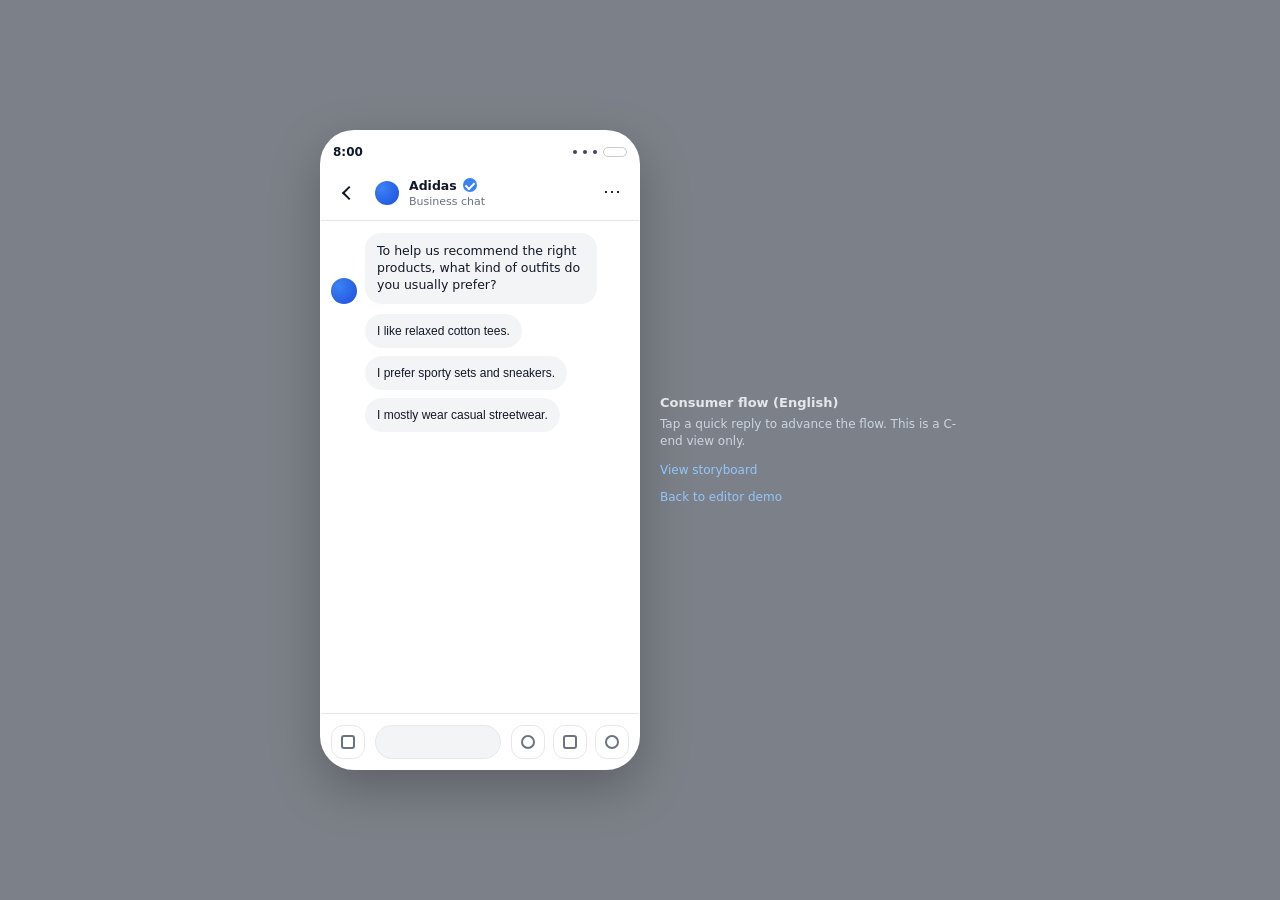
==== docs/consumer/interactive.html @ 6bbf5316 "Make consumer demo match storyboard" ====
<!doctype html>
<html lang="en">
  <head>
    <meta charset="UTF-8" />
    <meta name="viewport" content="width=device-width, initial-scale=1.0" />
    <title>Consumer Chat Flow Demo (Interactive)</title>
    <link rel="icon" href="data:," />
    <link rel="stylesheet" href="./styles.css" />
  </head>
  <body>
    <div class="stage">
      <div class="phone" role="application" aria-label="Chat demo">
        <div class="phone__status">
          <div class="status__time">8:00</div>
          <div class="status__icons" aria-hidden="true">
            <span class="status__dot"></span>
            <span class="status__dot"></span>
            <span class="status__dot"></span>
            <span class="status__pill"></span>
          </div>
        </div>

        <div class="phone__top">
          <button class="top__btn" type="button" aria-label="Back">
            <span class="iconBack" aria-hidden="true"></span>
          </button>
          <div class="top__title">
            <div class="brand">
              <div class="brand__logo" aria-hidden="true"></div>
              <div class="brand__meta">
                <div class="brand__name">
                  Adidas
                  <span class="badgeVerified" aria-hidden="true"></span>
                </div>
                <div class="brand__sub">Business chat</div>
              </div>
            </div>
          </div>
          <button class="top__btn" type="button" aria-label="More">
            <span class="iconDots" aria-hidden="true">⋯</span>
          </button>
        </div>

        <div id="chat" class="chat" aria-label="Conversation"></div>

        <div class="composer" aria-label="Composer">
          <button class="composer__btn" type="button" aria-label="Camera">
            <span class="iconCam" aria-hidden="true"></span>
          </button>
          <div class="composer__input" aria-hidden="true"></div>
          <div class="composer__right">
            <button class="composer__btn" type="button" aria-label="Emoji">
              <span class="iconSmile" aria-hidden="true"></span>
            </button>
            <button class="composer__btn" type="button" aria-label="Gallery">
              <span class="iconPic" aria-hidden="true"></span>
            </button>
            <button class="composer__btn" type="button" aria-label="Mic">
              <span class="iconMic" aria-hidden="true"></span>
            </button>
          </div>
        </div>
      </div>

      <div class="hint">
        <div class="hint__title">Consumer flow (English)</div>
        <div class="hint__text">Tap a quick reply to advance the flow. This is a C-end view only.</div>
        <a class="hint__link" href="./index.html">View storyboard</a>
        <div style="height:8px"></div>
        <a class="hint__link" href="../index.html">Back to editor demo</a>
      </div>
    </div>

    <script type="module" src="./app.js"></script>
  </body>
</html>
---- docs/consumer/styles.css ----
:root{
  --bg:#0b0f19;
  --overlay:rgba(17,24,39,.55);
  --panel:#ffffff;
  --text:#111827;
  --muted:#6b7280;
  --border:#e5e7eb;
  --bubble:#f3f4f6;
  --bubble2:#e5e7eb;
  --brand:#0ea5a4;
  --user:#2563eb;
  --shadow:0 18px 50px rgba(0,0,0,.25);
  --sans: ui-sans-serif, system-ui, -apple-system, Segoe UI, Roboto, Helvetica, Arial, "Apple Color Emoji", "Segoe UI Emoji";
}

*{box-sizing:border-box}
html,body{height:100%}
body{
  margin:0;
  background:var(--overlay);
  font-family:var(--sans);
  color:var(--text);
  display:flex;
  align-items:center;
  justify-content:center;
  padding:24px;
}

.stage{
  display:flex;
  align-items:center;
  gap:20px;
}

.hint{
  width:300px;
  color:#e5e7eb;
}
.hint__title{
  font-size:13px;
  font-weight:650;
  margin-bottom:6px;
}
.hint__text{
  font-size:12px;
  line-height:1.35;
  color:#cbd5e1;
  margin-bottom:10px;
}
.hint__link{
  font-size:12px;
  color:#93c5fd;
  text-decoration:none;
}
.hint__link:hover{text-decoration:underline}

.phone{
  width:320px;
  height:640px;
  background:#ffffff;
  border-radius:34px;
  box-shadow:var(--shadow);
  overflow:hidden;
  border:1px solid rgba(255,255,255,.08);
  display:flex;
  flex-direction:column;
}

.phone__status{
  height:34px;
  padding:8px 12px 0;
  display:flex;
  align-items:center;
  justify-content:space-between;
  color:#111827;
}
.status__time{font-size:12px; font-weight:650}
.status__icons{display:flex; gap:6px; align-items:center}
.status__dot{width:4px; height:4px; border-radius:999px; background:#111827; opacity:.8}
.status__pill{width:24px; height:10px; border-radius:999px; border:1px solid rgba(17,24,39,.22)}

.phone__top{
  height:56px;
  border-bottom:1px solid var(--border);
  display:flex;
  align-items:center;
  padding:10px 10px;
  gap:10px;
}
.top__btn{
  width:34px;
  height:34px;
  border-radius:12px;
  border:1px solid transparent;
  background:transparent;
  cursor:pointer;
  display:flex;
  align-items:center;
  justify-content:center;
  color:#111827;
}
.top__btn:hover{background:rgba(17,24,39,.05)}
.iconBack{
  width:10px;
  height:10px;
  border-left:2px solid #111827;
  border-bottom:2px solid #111827;
  transform:rotate(45deg);
  margin-left:2px;
}
.iconDots{
  font-size:18px;
  line-height:0;
  transform:translateY(-2px);
  color:#111827;
}
.top__title{flex:1; min-width:0}
.brand{display:flex; align-items:center; gap:10px}
.brand__logo{
  width:24px;
  height:24px;
  border-radius:999px;
  background:radial-gradient(circle at 30% 30%, #3b82f6, #1d4ed8);
}
.brand__meta{display:flex; flex-direction:column; gap:2px; min-width:0}
.brand__name{font-size:12.5px; font-weight:700; display:flex; align-items:center; gap:6px}
.brand__sub{font-size:11px; color:var(--muted)}
.badgeVerified{
  width:14px;
  height:14px;
  border-radius:999px;
  background:#3b82f6;
  position:relative;
}
.badgeVerified:after{
  content:"";
  position:absolute;
  left:50%;
  top:52%;
  width:7px;
  height:4px;
  border-left:2px solid #ffffff;
  border-bottom:2px solid #ffffff;
  transform:translate(-50%,-50%) rotate(-45deg);
}

.chat{
  flex:1;
  padding:12px 10px;
  display:flex;
  flex-direction:column;
  gap:10px;
  overflow:auto;
  min-height:0;
}

.row{display:flex; gap:8px; align-items:flex-end}
.row--left{justify-content:flex-start}
.row--right{justify-content:flex-end}
.avatar{
  width:26px;
  height:26px;
  border-radius:999px;
  background:radial-gradient(circle at 30% 30%, #3b82f6, #1d4ed8);
  flex:0 0 auto;
}
.bubble{
  max-width:78%;
  padding:10px 12px;
  border-radius:16px;
  background:var(--bubble);
  font-size:12.5px;
  line-height:1.35;
  color:#111827;
  white-space:pre-wrap;
}
.bubble--user{
  background:var(--user);
  color:#ffffff;
  border-radius:16px;
}

.quickReplies{
  margin-left:34px;
  display:flex;
  flex-direction:column;
  gap:8px;
}
.reply{
  border:0;
  background:var(--bubble);
  color:#111827;
  border-radius:999px;
  padding:10px 12px;
  font-size:12px;
  cursor:pointer;
  text-align:left;
  width:fit-content;
  max-width:84%;
}
.reply:hover{background:var(--bubble2)}
.reply:disabled{opacity:.6; cursor:not-allowed}

.composer{
  height:56px;
  border-top:1px solid var(--border);
  padding:10px 10px;
  display:flex;
  align-items:center;
  gap:10px;
  background:#ffffff;
}
.composer__btn{
  width:34px;
  height:34px;
  border-radius:12px;
  border:1px solid var(--border);
  background:#ffffff;
  cursor:pointer;
  display:flex;
  align-items:center;
  justify-content:center;
  color:#6b7280;
}
.composer__btn:hover{background:#f9fafb}
.composer__input{
  flex:1;
  height:34px;
  border-radius:999px;
  background:#f3f4f6;
  border:1px solid var(--border);
}
.composer__right{display:flex; gap:8px}
.iconCam,.iconPic,.iconMic,.iconSmile{
  width:14px;
  height:14px;
  display:inline-block;
  position:relative;
}
.iconCam{
  border:2px solid #6b7280;
  border-radius:3px;
}
.iconSmile{
  border:2px solid #6b7280;
  border-radius:999px;
}
.iconPic{
  border:2px solid #6b7280;
  border-radius:3px;
}
.iconMic{
  border:2px solid #6b7280;
  border-radius:7px;
}

@media (max-width: 860px){
  .stage{flex-direction:column}
  .hint{width:320px}
}
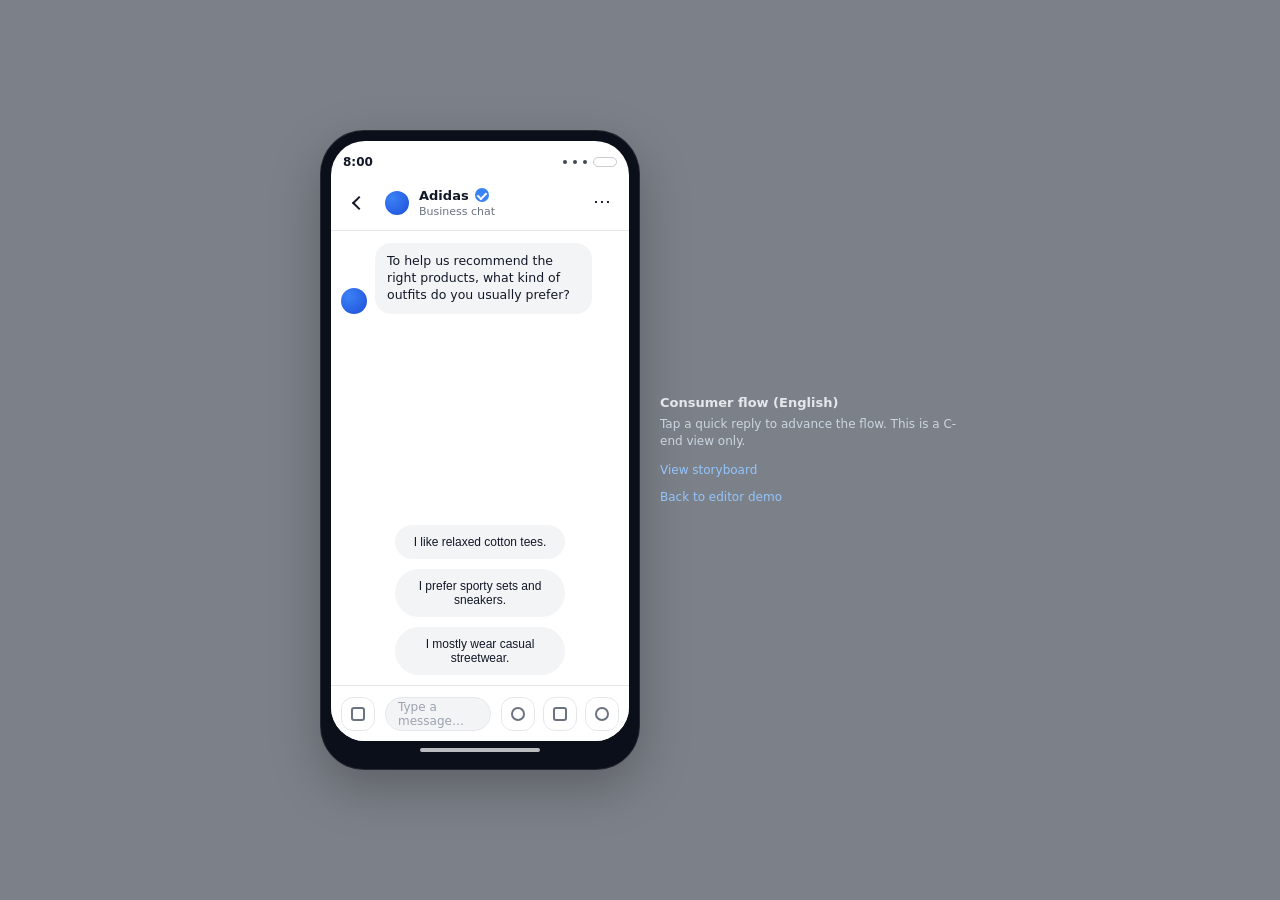
==== commit 2cb7631b: "Refine interactive consumer UI" ====
--- a/docs/consumer/interactive.html
+++ b/docs/consumer/interactive.html
@@ -10,56 +10,63 @@
   <body>
     <div class="stage">
       <div class="phone" role="application" aria-label="Chat demo">
-        <div class="phone__status">
-          <div class="status__time">8:00</div>
-          <div class="status__icons" aria-hidden="true">
-            <span class="status__dot"></span>
-            <span class="status__dot"></span>
-            <span class="status__dot"></span>
-            <span class="status__pill"></span>
+        <div class="screen">
+          <div class="phone__status">
+            <div class="status__time">8:00</div>
+            <div class="status__icons" aria-hidden="true">
+              <span class="status__dot"></span>
+              <span class="status__dot"></span>
+              <span class="status__dot"></span>
+              <span class="status__pill"></span>
+            </div>
+          </div>
+
+          <div class="phone__top">
+            <button class="top__btn" type="button" aria-label="Back">
+              <span class="iconBack" aria-hidden="true"></span>
+            </button>
+            <div class="top__title">
+              <div class="brand">
+                <div class="brand__logo" aria-hidden="true"></div>
+                <div class="brand__meta">
+                  <div class="brand__name">
+                    Adidas
+                    <span class="badgeVerified" aria-hidden="true"></span>
+                  </div>
+                  <div class="brand__sub">Business chat</div>
+                </div>
+              </div>
+            </div>
+            <button class="top__btn" type="button" aria-label="More">
+              <span class="iconDots" aria-hidden="true">⋯</span>
+            </button>
+          </div>
+
+          <div class="chat" aria-label="Conversation">
+            <div id="messages" class="messages" aria-label="Messages"></div>
+            <div id="replies" class="replies" aria-label="Quick replies"></div>
+          </div>
+
+          <div class="composer" aria-label="Composer">
+            <button class="composer__btn" type="button" aria-label="Camera">
+              <span class="iconCam" aria-hidden="true"></span>
+            </button>
+            <div class="composer__input" aria-hidden="true"></div>
+            <div class="composer__right">
+              <button class="composer__btn" type="button" aria-label="Emoji">
+                <span class="iconSmile" aria-hidden="true"></span>
+              </button>
+              <button class="composer__btn" type="button" aria-label="Gallery">
+                <span class="iconPic" aria-hidden="true"></span>
+              </button>
+              <button class="composer__btn" type="button" aria-label="Mic">
+                <span class="iconMic" aria-hidden="true"></span>
+              </button>
+            </div>
           </div>
         </div>
 
-        <div class="phone__top">
-          <button class="top__btn" type="button" aria-label="Back">
-            <span class="iconBack" aria-hidden="true"></span>
-          </button>
-          <div class="top__title">
-            <div class="brand">
-              <div class="brand__logo" aria-hidden="true"></div>
-              <div class="brand__meta">
-                <div class="brand__name">
-                  Adidas
-                  <span class="badgeVerified" aria-hidden="true"></span>
-                </div>
-                <div class="brand__sub">Business chat</div>
-              </div>
-            </div>
-          </div>
-          <button class="top__btn" type="button" aria-label="More">
-            <span class="iconDots" aria-hidden="true">⋯</span>
-          </button>
-        </div>
-
-        <div id="chat" class="chat" aria-label="Conversation"></div>
-
-        <div class="composer" aria-label="Composer">
-          <button class="composer__btn" type="button" aria-label="Camera">
-            <span class="iconCam" aria-hidden="true"></span>
-          </button>
-          <div class="composer__input" aria-hidden="true"></div>
-          <div class="composer__right">
-            <button class="composer__btn" type="button" aria-label="Emoji">
-              <span class="iconSmile" aria-hidden="true"></span>
-            </button>
-            <button class="composer__btn" type="button" aria-label="Gallery">
-              <span class="iconPic" aria-hidden="true"></span>
-            </button>
-            <button class="composer__btn" type="button" aria-label="Mic">
-              <span class="iconMic" aria-hidden="true"></span>
-            </button>
-          </div>
-        </div>
+        <div class="homeIndicator" aria-hidden="true"></div>
       </div>
 
       <div class="hint">
--- a/docs/consumer/styles.css
+++ b/docs/consumer/styles.css
@@ -57,13 +57,37 @@
 .phone{
   width:320px;
   height:640px;
+  background:#0b0f19;
+  border-radius:44px;
+  box-shadow:var(--shadow);
+  overflow:hidden;
+  border:1px solid rgba(255,255,255,.10);
+  display:flex;
+  flex-direction:column;
+  padding:10px;
+}
+
+.screen{
   background:#ffffff;
   border-radius:34px;
-  box-shadow:var(--shadow);
   overflow:hidden;
-  border:1px solid rgba(255,255,255,.08);
-  display:flex;
-  flex-direction:column;
+  display:flex;
+  flex-direction:column;
+  flex:1;
+  min-height:0;
+}
+.homeIndicator{
+  height:18px;
+  display:flex;
+  align-items:center;
+  justify-content:center;
+}
+.homeIndicator:before{
+  content:"";
+  width:120px;
+  height:4px;
+  background:rgba(255,255,255,.72);
+  border-radius:999px;
 }
 
 .phone__status{
@@ -123,7 +147,7 @@
   background:radial-gradient(circle at 30% 30%, #3b82f6, #1d4ed8);
 }
 .brand__meta{display:flex; flex-direction:column; gap:2px; min-width:0}
-.brand__name{font-size:12.5px; font-weight:700; display:flex; align-items:center; gap:6px}
+.brand__name{font-size:13px; font-weight:700; color:#111827; display:flex; align-items:center; gap:6px}
 .brand__sub{font-size:11px; color:var(--muted)}
 .badgeVerified{
   width:14px;
@@ -146,12 +170,24 @@
 
 .chat{
   flex:1;
-  padding:12px 10px;
+  padding:12px 10px 0;
+  display:flex;
+  flex-direction:column;
+  overflow:hidden;
+  min-height:0;
+}
+.messages{
+  flex:1;
   display:flex;
   flex-direction:column;
   gap:10px;
   overflow:auto;
-  min-height:0;
+  padding-bottom:8px;
+}
+.replies{
+  padding:8px 0 10px;
+  display:flex;
+  justify-content:center;
 }
 
 .row{display:flex; gap:8px; align-items:flex-end}
@@ -181,10 +217,10 @@
 }
 
 .quickReplies{
-  margin-left:34px;
-  display:flex;
-  flex-direction:column;
-  gap:8px;
+  display:flex;
+  flex-direction:column;
+  gap:10px;
+  align-items:center;
 }
 .reply{
   border:0;
@@ -194,12 +230,13 @@
   padding:10px 12px;
   font-size:12px;
   cursor:pointer;
-  text-align:left;
-  width:fit-content;
-  max-width:84%;
+  text-align:center;
+  width:min(260px, calc(100% - 32px));
+  max-width:260px;
 }
 .reply:hover{background:var(--bubble2)}
 .reply:disabled{opacity:.6; cursor:not-allowed}
+.reply--pressed{background:var(--bubble2)}
 
 .composer{
   height:56px;
@@ -229,6 +266,17 @@
   border-radius:999px;
   background:#f3f4f6;
   border:1px solid var(--border);
+  position:relative;
+  overflow:hidden;
+}
+.composer__input:before{
+  content:"Type a message…";
+  position:absolute;
+  left:12px;
+  top:50%;
+  transform:translateY(-50%);
+  font-size:12px;
+  color:#9ca3af;
 }
 .composer__right{display:flex; gap:8px}
 .iconCam,.iconPic,.iconMic,.iconSmile{
